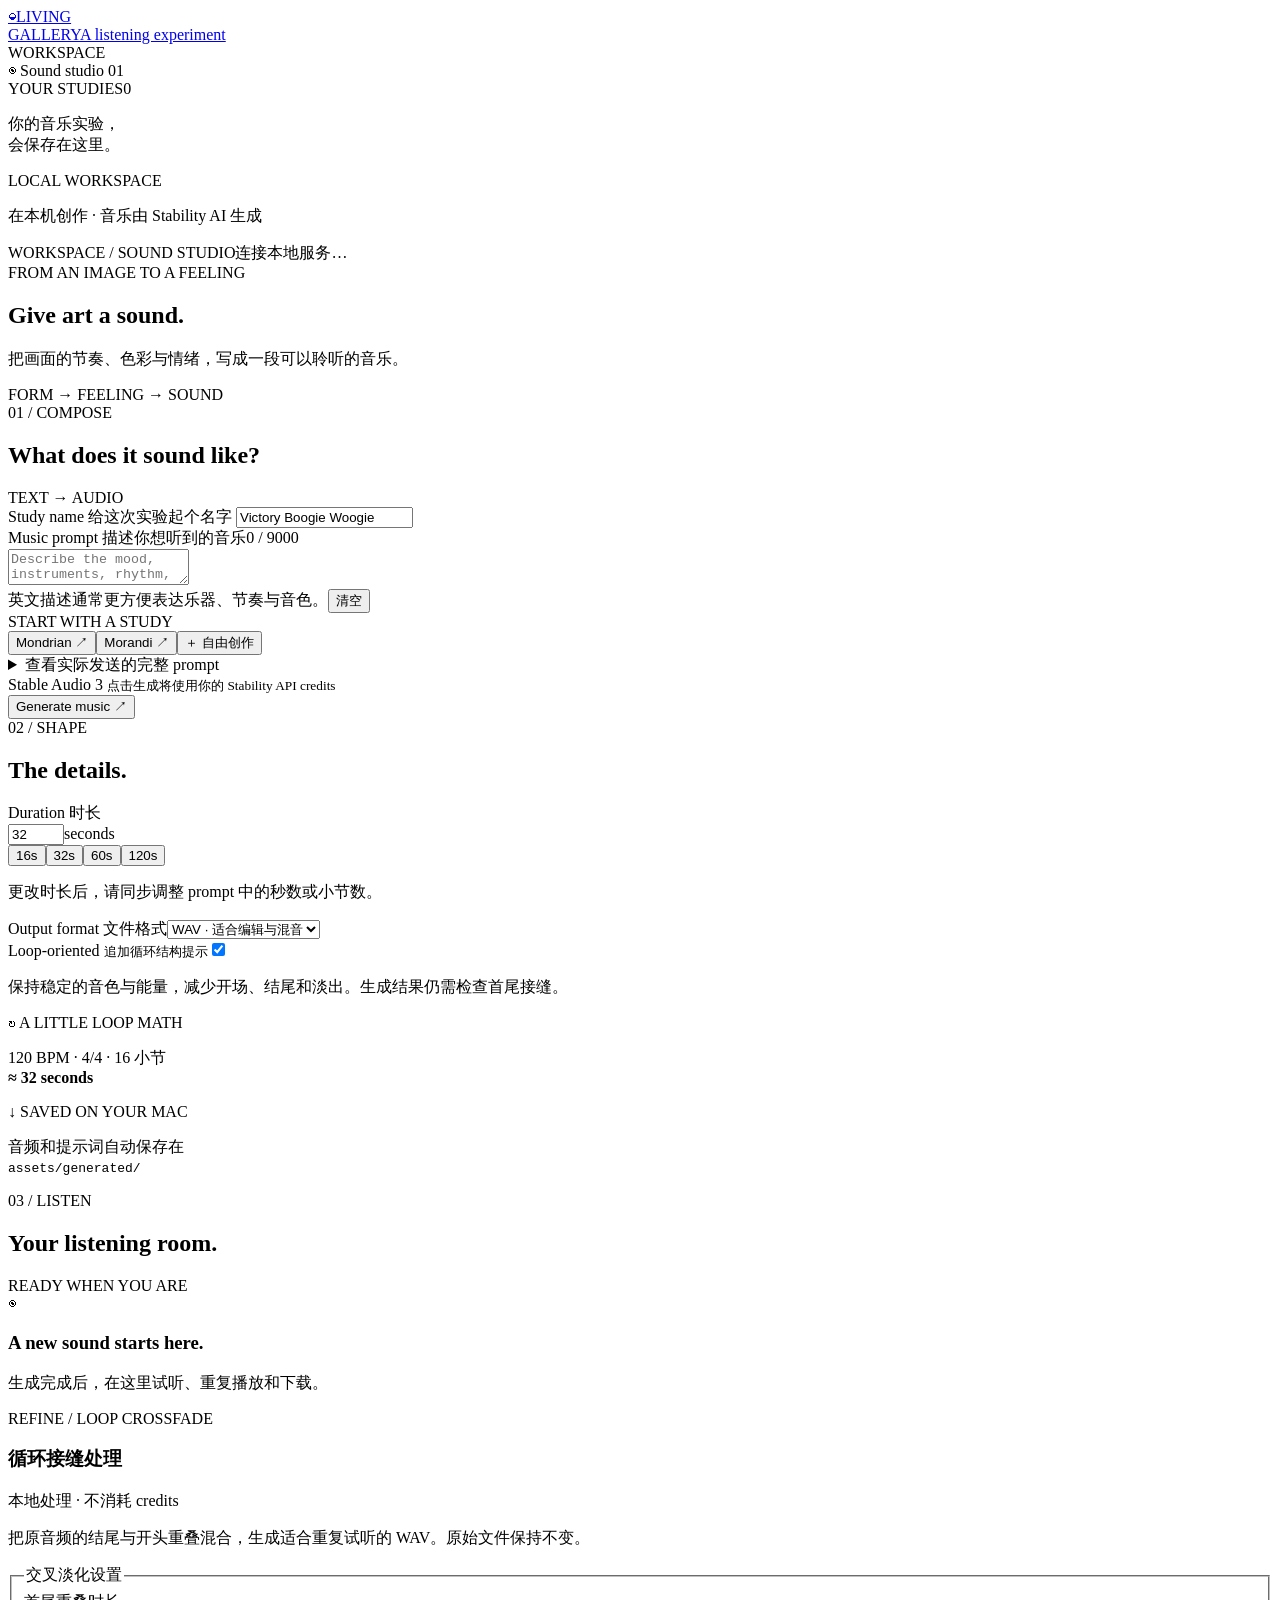
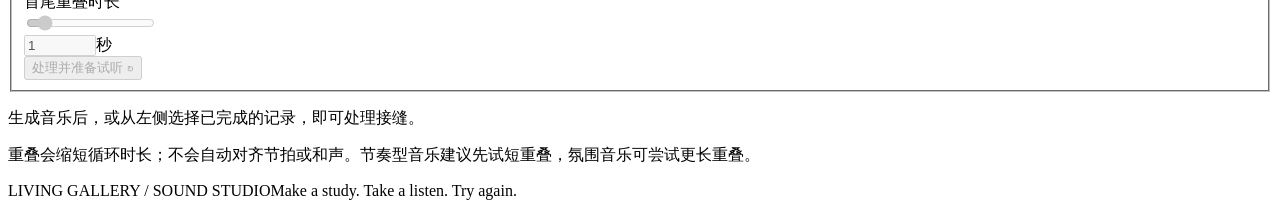
==== studio_web/index.html @ 60ab21cb "nvm" ====
<!doctype html>
<html lang="zh-CN">
<head>
  <meta charset="UTF-8">
  <meta name="viewport" content="width=device-width, initial-scale=1">
  <meta name="theme-color" content="#f6f3eb">
  <title>Sound Studio · Living Gallery</title>
  <link rel="stylesheet" href="/static/style.css">
  <script src="/static/app.js" defer></script>
</head>
<body>
  <aside class="sidebar">
    <a class="brand" href="/" aria-label="Living Gallery 首页"><span class="brand-symbol">◒</span><span>LIVING<br>GALLERY<span class="brand-caption">A listening experiment</span></span></a>
    <div class="sidebar-rule"></div>
    <div class="nav-label">WORKSPACE</div>
    <div class="nav-item active"><span>◉</span> Sound studio <span class="nav-number">01</span></div>
    <div class="library-heading"><span class="nav-label">YOUR STUDIES</span><span id="study-count">0</span></div>
    <nav id="history" aria-label="生成历史"><p class="empty-history">你的音乐实验，<br>会保存在这里。</p></nav>
    <div class="sidebar-bottom"><span class="local-dot"></span> LOCAL WORKSPACE<p>在本机创作 · 音乐由 Stability AI 生成</p></div>
  </aside>

  <main>
    <header class="topbar"><span>WORKSPACE <span class="slash">/</span> SOUND STUDIO</span><span class="key-status" id="key-status">连接本地服务…</span></header>
    <section class="intro">
      <div><div class="eyebrow">FROM AN IMAGE TO A FEELING</div><h1>Give art a sound.</h1><p>把画面的节奏、色彩与情绪，写成一段可以聆听的音乐。</p></div>
      <div class="art-mark" aria-hidden="true"><div class="mark-frame"><i></i><i></i><i></i><i></i><i></i><i></i><i></i><i></i><i></i></div><span>FORM → FEELING → SOUND</span></div>
    </section>

    <div id="setup-note" class="notice" hidden>尚未配置 API key。在项目根目录的 <code>.env</code> 中填写 <code>STABILITY_API_KEY=你的密钥</code>，保存后刷新页面。密钥只由本机后端读取。</div>
    <div id="network-note" class="notice" hidden role="status"></div>

    <div class="workspace-grid">
      <section class="composer panel">
        <div class="panel-heading"><div><span class="section-index">01 / COMPOSE</span><h2>What does it sound like?</h2></div><span class="small-tag">TEXT → AUDIO</span></div>
        <form id="generation-form">
          <label for="title">Study name <span>给这次实验起个名字</span></label>
          <input id="title" name="title" maxlength="100" placeholder="Untitled study" value="Victory Boogie Woogie">
          <div class="label-row"><label for="prompt">Music prompt <span>描述你想听到的音乐</span></label><span id="char-count">0 / 9000</span></div>
          <textarea id="prompt" name="prompt" maxlength="9000" required spellcheck="false" placeholder="Describe the mood, instruments, rhythm, texture and space…"></textarea>
          <div class="prompt-footer"><span class="prompt-tip">英文描述通常更方便表达乐器、节奏与音色。</span><button type="button" class="text-button" id="clear-prompt">清空</button></div>
          <div class="examples"><span>START WITH A STUDY</span><div class="example-buttons"><button type="button" data-template="mondrian"><span class="sample-icon mondrian-icon"></span>Mondrian <span>↗</span></button><button type="button" data-template="morandi"><span class="sample-icon morandi-icon"></span>Morandi <span>↗</span></button><button type="button" data-template="blank">＋ 自由创作</button></div></div>
          <details class="effective-prompt"><summary>查看实际发送的完整 prompt</summary><pre id="effective-prompt"></pre></details>
          <div class="generate-footer"><div><span class="provider-dot"></span> Stable Audio 3 <small>点击生成将使用你的 Stability API credits</small></div><button class="generate-button" id="generate-button" type="submit">Generate music <span>↗</span></button></div>
        </form>
      </section>

      <aside class="settings panel">
        <span class="section-index">02 / SHAPE</span><h2>The details.</h2>
        <label for="duration">Duration <span>时长</span></label>
        <div class="duration-input"><input type="number" id="duration" min="1" max="380" step="1" value="32" form="generation-form" required><span>seconds</span></div>
        <div class="duration-presets"><button type="button" data-duration="16">16s</button><button type="button" data-duration="32" class="selected">32s</button><button type="button" data-duration="60">60s</button><button type="button" data-duration="120">120s</button></div>
        <p class="setting-note">更改时长后，请同步调整 prompt 中的秒数或小节数。</p>
        <label for="format">Output format <span>文件格式</span></label><select id="format"><option value="wav">WAV · 适合编辑与混音</option><option value="mp3">MP3 · 文件更小</option></select>
        <div class="settings-rule"></div>
        <label class="switch-row" for="loop"><span>Loop-oriented <small>追加循环结构提示</small></span><input type="checkbox" id="loop" checked role="switch"></label>
        <p class="setting-note">保持稳定的音色与能量，减少开场、结尾和淡出。生成结果仍需检查首尾接缝。</p>
        <div class="tempo-note"><span>↻ A LITTLE LOOP MATH</span><p>120 BPM · 4/4 · 16 小节<br><strong>≈ 32 seconds</strong></p></div>
        <div class="settings-rule"></div><div class="storage-note"><span>↓ SAVED ON YOUR MAC</span><p>音频和提示词自动保存在<br><code>assets/generated/</code></p></div>
      </aside>
    </div>

    <section class="output panel" aria-labelledby="output-heading"><div class="output-heading"><div><span class="section-index">03 / LISTEN</span><h2 id="output-heading">Your listening room.</h2></div><span id="output-badge" class="small-tag">READY WHEN YOU ARE</span></div>
      <div id="output-empty" class="output-empty"><span class="empty-disc" aria-hidden="true">◉</span><div><h3>A new sound starts here.</h3><p>生成完成后，在这里试听、重复播放和下载。</p></div></div>
      <div id="job-progress" class="job-progress" hidden role="status" aria-live="polite"><div class="progress-top"><span class="spinner"></span><div><h3 id="progress-title">正在提交…</h3><p id="progress-detail">可以保留页面等待；刷新页面也能恢复任务状态。</p></div><span id="elapsed"></span></div><div class="indeterminate"><span></span></div><p class="progress-footnote">生成时间取决于服务负载与时长。这里显示任务状态，不预估完成百分比。</p></div>
      <div id="job-error" class="error-panel" hidden role="alert"></div>
      <div id="result" hidden><div class="result-top"><div class="record-art" aria-hidden="true"><span>◉</span></div><div class="result-info"><span id="result-meta" class="section-index"></span><h3 id="result-title"></h3><p id="result-date"></p></div><a id="download" class="download-button" href="#" download>原始文件 <span>↓</span></a></div><audio id="audio" controls preload="metadata"></audio><div class="result-controls"><label for="preview-loop"><input id="preview-loop" type="checkbox" checked> 循环试听原始文件</label><button id="reuse" class="text-button" type="button">复用这次提示词 ↗</button></div></div>
      <section class="loop-editor" aria-labelledby="loop-heading">
        <div class="loop-heading"><div><span class="section-index">REFINE / LOOP CROSSFADE</span><h3 id="loop-heading">循环接缝处理</h3></div><span class="local-processing">本地处理 · 不消耗 credits</span></div>
        <p class="loop-description">把原音频的结尾与开头重叠混合，生成适合重复试听的 WAV。原始文件保持不变。</p>
        <fieldset id="loop-controls" disabled><legend class="visually-hidden">交叉淡化设置</legend><label for="crossfade">首尾重叠时长</label><div class="crossfade-controls"><input id="crossfade" type="range" min="0.05" max="10" step="0.05" value="1"><div class="seconds-field"><input id="crossfade-seconds" type="number" aria-label="交叉淡化秒数" min="0.05" max="10" step="0.05" value="1"><span>秒</span></div><button id="process-loop" type="button">处理并准备试听 ↻</button></div></fieldset>
        <p id="loop-status" class="loop-status" role="status" aria-live="polite">生成音乐后，或从左侧选择已完成的记录，即可处理接缝。</p>
        <div id="loop-result" hidden><div class="loop-result-heading"><strong>Processed loop</strong><a id="download-loop" class="download-button" download>下载循环 WAV ↓</a></div><p id="loop-meta"></p><audio id="loop-audio" controls loop preload="metadata"></audio><div class="result-controls"><label for="processed-loop-toggle"><input id="processed-loop-toggle" type="checkbox" checked> 循环试听处理结果</label><button id="audition-seam" class="text-button" type="button">从接缝前开始试听 ↻</button></div></div>
        <p class="loop-caution">重叠会缩短循环时长；不会自动对齐节拍或和声。节奏型音乐建议先试短重叠，氛围音乐可尝试更长重叠。</p>
      </section>
    </section>
    <footer class="page-footer"><span>LIVING GALLERY / SOUND STUDIO</span><span>Make a study. Take a listen. Try again.</span></footer>
  </main>
</body>
</html>
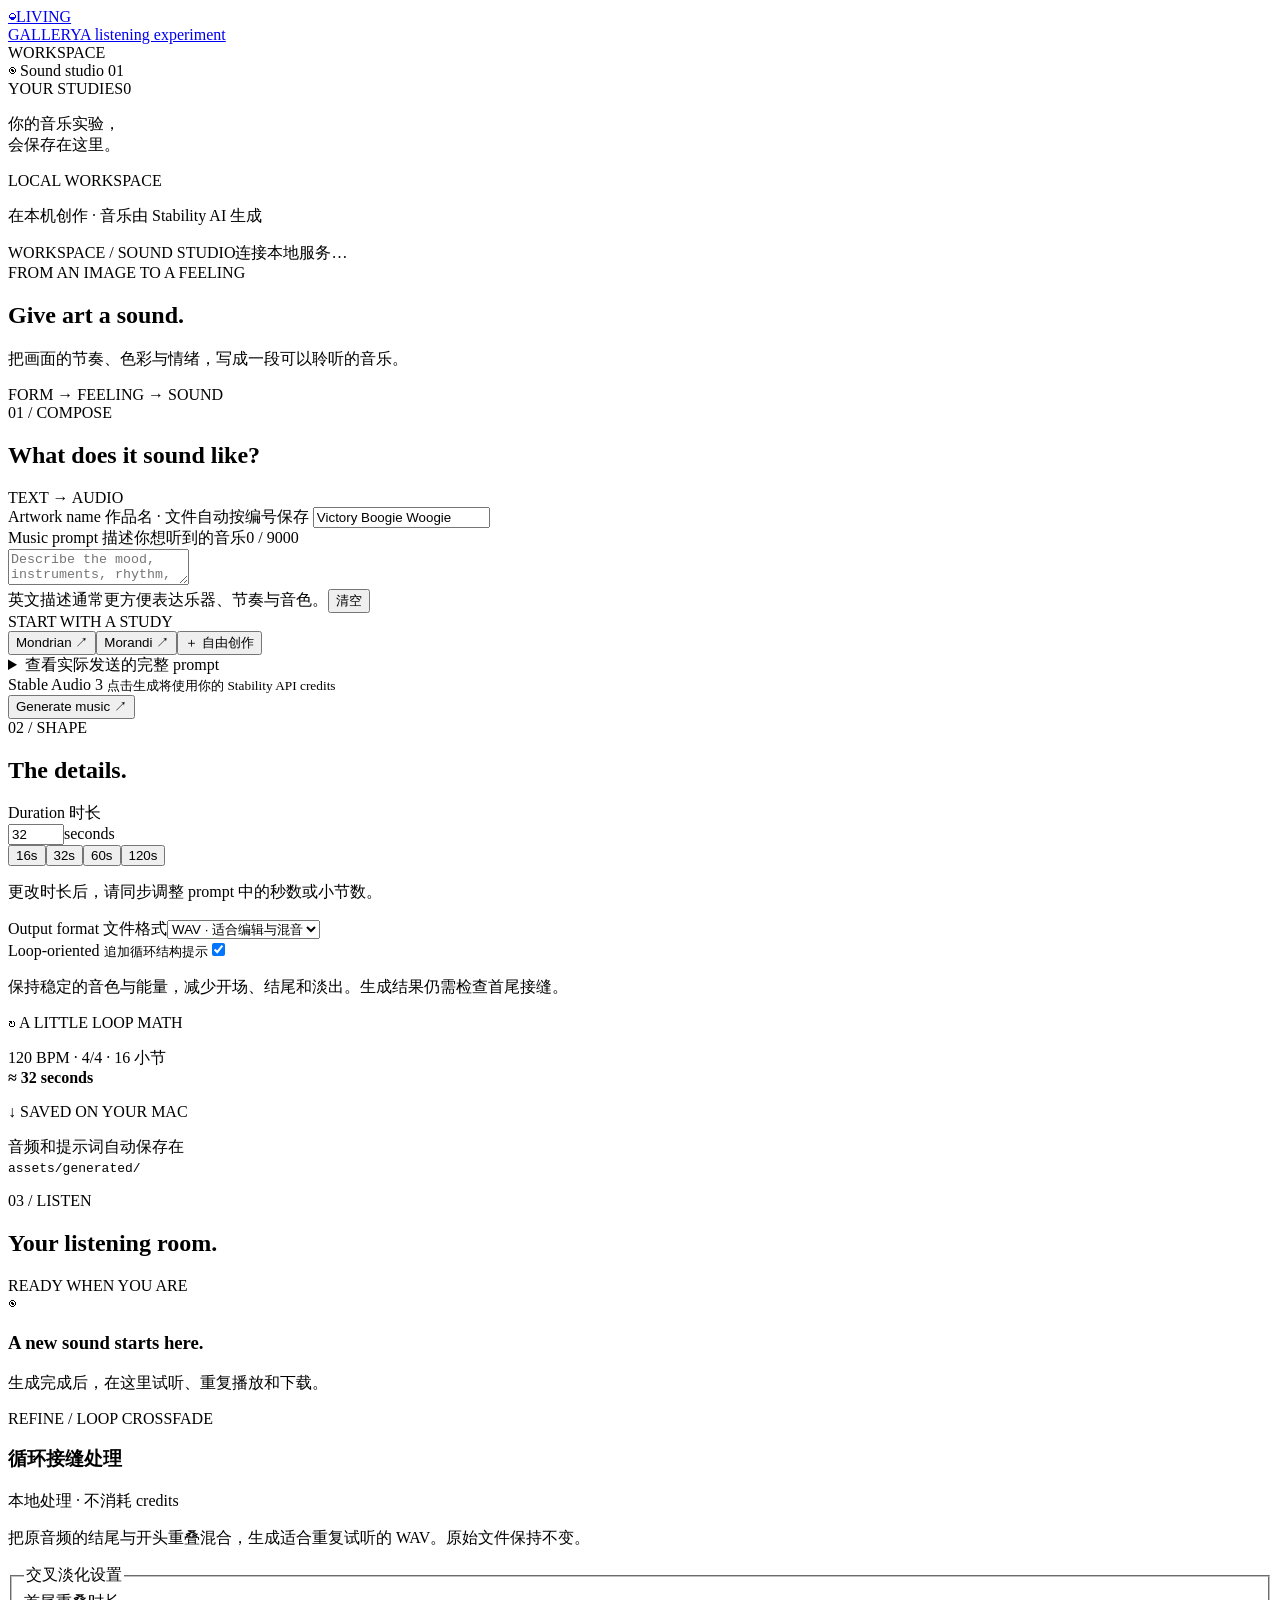
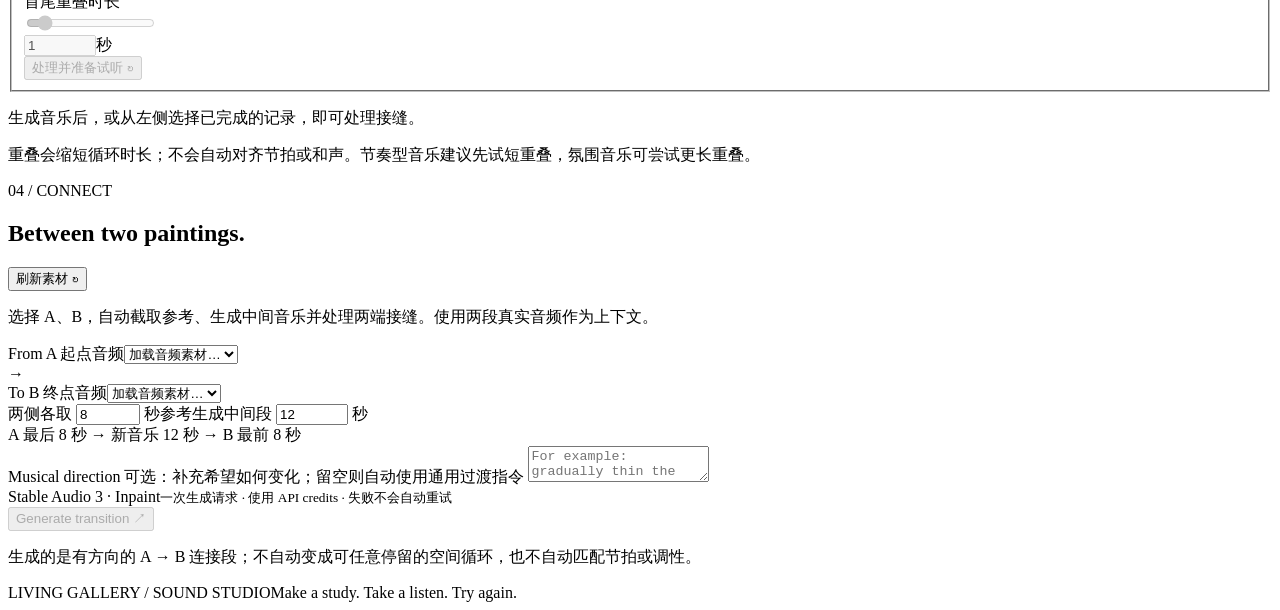
==== commit b9b285a9: "inpaint+transition. work platform" ====
--- a/studio_web/index.html
+++ b/studio_web/index.html
@@ -33,7 +33,7 @@
       <section class="composer panel">
         <div class="panel-heading"><div><span class="section-index">01 / COMPOSE</span><h2>What does it sound like?</h2></div><span class="small-tag">TEXT → AUDIO</span></div>
         <form id="generation-form">
-          <label for="title">Study name <span>给这次实验起个名字</span></label>
+          <label for="title">Artwork name <span>作品名 · 文件自动按编号保存</span></label>
           <input id="title" name="title" maxlength="100" placeholder="Untitled study" value="Victory Boogie Woogie">
           <div class="label-row"><label for="prompt">Music prompt <span>描述你想听到的音乐</span></label><span id="char-count">0 / 9000</span></div>
           <textarea id="prompt" name="prompt" maxlength="9000" required spellcheck="false" placeholder="Describe the mood, instruments, rhythm, texture and space…"></textarea>
@@ -63,16 +63,31 @@
       <div id="output-empty" class="output-empty"><span class="empty-disc" aria-hidden="true">◉</span><div><h3>A new sound starts here.</h3><p>生成完成后，在这里试听、重复播放和下载。</p></div></div>
       <div id="job-progress" class="job-progress" hidden role="status" aria-live="polite"><div class="progress-top"><span class="spinner"></span><div><h3 id="progress-title">正在提交…</h3><p id="progress-detail">可以保留页面等待；刷新页面也能恢复任务状态。</p></div><span id="elapsed"></span></div><div class="indeterminate"><span></span></div><p class="progress-footnote">生成时间取决于服务负载与时长。这里显示任务状态，不预估完成百分比。</p></div>
       <div id="job-error" class="error-panel" hidden role="alert"></div>
-      <div id="result" hidden><div class="result-top"><div class="record-art" aria-hidden="true"><span>◉</span></div><div class="result-info"><span id="result-meta" class="section-index"></span><h3 id="result-title"></h3><p id="result-date"></p></div><a id="download" class="download-button" href="#" download>原始文件 <span>↓</span></a></div><audio id="audio" controls preload="metadata"></audio><div class="result-controls"><label for="preview-loop"><input id="preview-loop" type="checkbox" checked> 循环试听原始文件</label><button id="reuse" class="text-button" type="button">复用这次提示词 ↗</button></div></div>
+      <div id="result" hidden><div class="result-top"><div class="record-art" aria-hidden="true"><span>◉</span></div><div class="result-info"><span id="result-meta" class="section-index"></span><h3 id="result-title"></h3><p id="result-date"></p></div><a id="download" class="download-button" href="#" download>原始文件 <span>↓</span></a></div><audio id="audio" controls preload="metadata"></audio><div class="result-controls"><button type="button" class="text-button" id="original-to-a">用原始文件作为 A ↓</button><button type="button" class="text-button" id="original-to-b">用原始文件作为 B ↓</button><label for="preview-loop"><input id="preview-loop" type="checkbox" checked> 循环试听原始文件</label><button id="reuse" class="text-button" type="button">复用这次提示词 ↗</button></div></div>
+      <div id="bridge-result" class="bridge-result" hidden><p id="bridge-report"></p><a id="download-bridge" class="download-button" download>下载中间段 WAV（含接缝余量） ↓</a></div>
       <section class="loop-editor" aria-labelledby="loop-heading">
         <div class="loop-heading"><div><span class="section-index">REFINE / LOOP CROSSFADE</span><h3 id="loop-heading">循环接缝处理</h3></div><span class="local-processing">本地处理 · 不消耗 credits</span></div>
         <p class="loop-description">把原音频的结尾与开头重叠混合，生成适合重复试听的 WAV。原始文件保持不变。</p>
         <fieldset id="loop-controls" disabled><legend class="visually-hidden">交叉淡化设置</legend><label for="crossfade">首尾重叠时长</label><div class="crossfade-controls"><input id="crossfade" type="range" min="0.05" max="10" step="0.05" value="1"><div class="seconds-field"><input id="crossfade-seconds" type="number" aria-label="交叉淡化秒数" min="0.05" max="10" step="0.05" value="1"><span>秒</span></div><button id="process-loop" type="button">处理并准备试听 ↻</button></div></fieldset>
         <p id="loop-status" class="loop-status" role="status" aria-live="polite">生成音乐后，或从左侧选择已完成的记录，即可处理接缝。</p>
-        <div id="loop-result" hidden><div class="loop-result-heading"><strong>Processed loop</strong><a id="download-loop" class="download-button" download>下载循环 WAV ↓</a></div><p id="loop-meta"></p><audio id="loop-audio" controls loop preload="metadata"></audio><div class="result-controls"><label for="processed-loop-toggle"><input id="processed-loop-toggle" type="checkbox" checked> 循环试听处理结果</label><button id="audition-seam" class="text-button" type="button">从接缝前开始试听 ↻</button></div></div>
+        <div id="loop-result" hidden><div class="loop-result-heading"><strong>Processed loop</strong><button type="button" class="text-button" id="loop-to-a">用此 Loop 作为 A ↓</button><button type="button" class="text-button" id="loop-to-b">用此 Loop 作为 B ↓</button><a id="download-loop" class="download-button" download>下载循环 WAV ↓</a></div><p id="loop-meta"></p><audio id="loop-audio" controls loop preload="metadata"></audio><div class="result-controls"><label for="processed-loop-toggle"><input id="processed-loop-toggle" type="checkbox" checked> 循环试听处理结果</label><button id="audition-seam" class="text-button" type="button">从接缝前开始试听 ↻</button></div></div>
         <p class="loop-caution">重叠会缩短循环时长；不会自动对齐节拍或和声。节奏型音乐建议先试短重叠，氛围音乐可尝试更长重叠。</p>
       </section>
     </section>
+    <section class="bridge-builder panel" aria-labelledby="bridge-heading">
+      <div class="panel-heading"><div><span class="section-index">04 / CONNECT</span><h2 id="bridge-heading">Between two paintings.</h2></div><button id="refresh-sources" class="text-button" type="button">刷新素材 ↻</button></div>
+      <p class="loop-description">选择 A、B，自动截取参考、生成中间音乐并处理两端接缝。使用两段真实音频作为上下文。</p>
+      <form id="bridge-form">
+        <div class="bridge-sources"><div><label for="source-a">From A <span>起点音频</span></label><select id="source-a" required><option value="">加载音频素材…</option></select></div><span class="bridge-arrow" aria-hidden="true">→</span><div><label for="source-b">To B <span>终点音频</span></label><select id="source-b" required><option value="">加载音频素材…</option></select></div></div>
+        <div class="bridge-lengths"><label for="bridge-context">两侧各取 <input id="bridge-context" type="number" min="1" max="20" step="0.5" value="8" required> 秒参考</label><label for="bridge-length">生成中间段 <input id="bridge-length" type="number" min="1" max="120" step="0.5" value="12" required> 秒</label></div>
+        <div id="bridge-timeline" class="bridge-timeline">A 最后 8 秒 → 新音乐 12 秒 → B 最前 8 秒</div>
+        <label for="bridge-direction">Musical direction <span>可选：补充希望如何变化；留空则自动使用通用过渡指令</span></label>
+        <textarea id="bridge-direction" maxlength="8000" rows="2" placeholder="For example: gradually thin the ambient texture, then introduce the ending's piano pulse…"></textarea>
+        <div class="generate-footer"><div><span class="provider-dot"></span> Stable Audio 3 · Inpaint<small>一次生成请求 · 使用 API credits · 失败不会自动重试</small></div><button id="bridge-button" class="generate-button" type="submit" disabled>Generate transition ↗</button></div>
+      </form><p id="bridge-note" class="loop-status" role="status"></p>
+      <p class="loop-caution">生成的是有方向的 A → B 连接段；不自动变成可任意停留的空间循环，也不自动匹配节拍或调性。</p>
+    </section>
+
     <footer class="page-footer"><span>LIVING GALLERY / SOUND STUDIO</span><span>Make a study. Take a listen. Try again.</span></footer>
   </main>
 </body>
